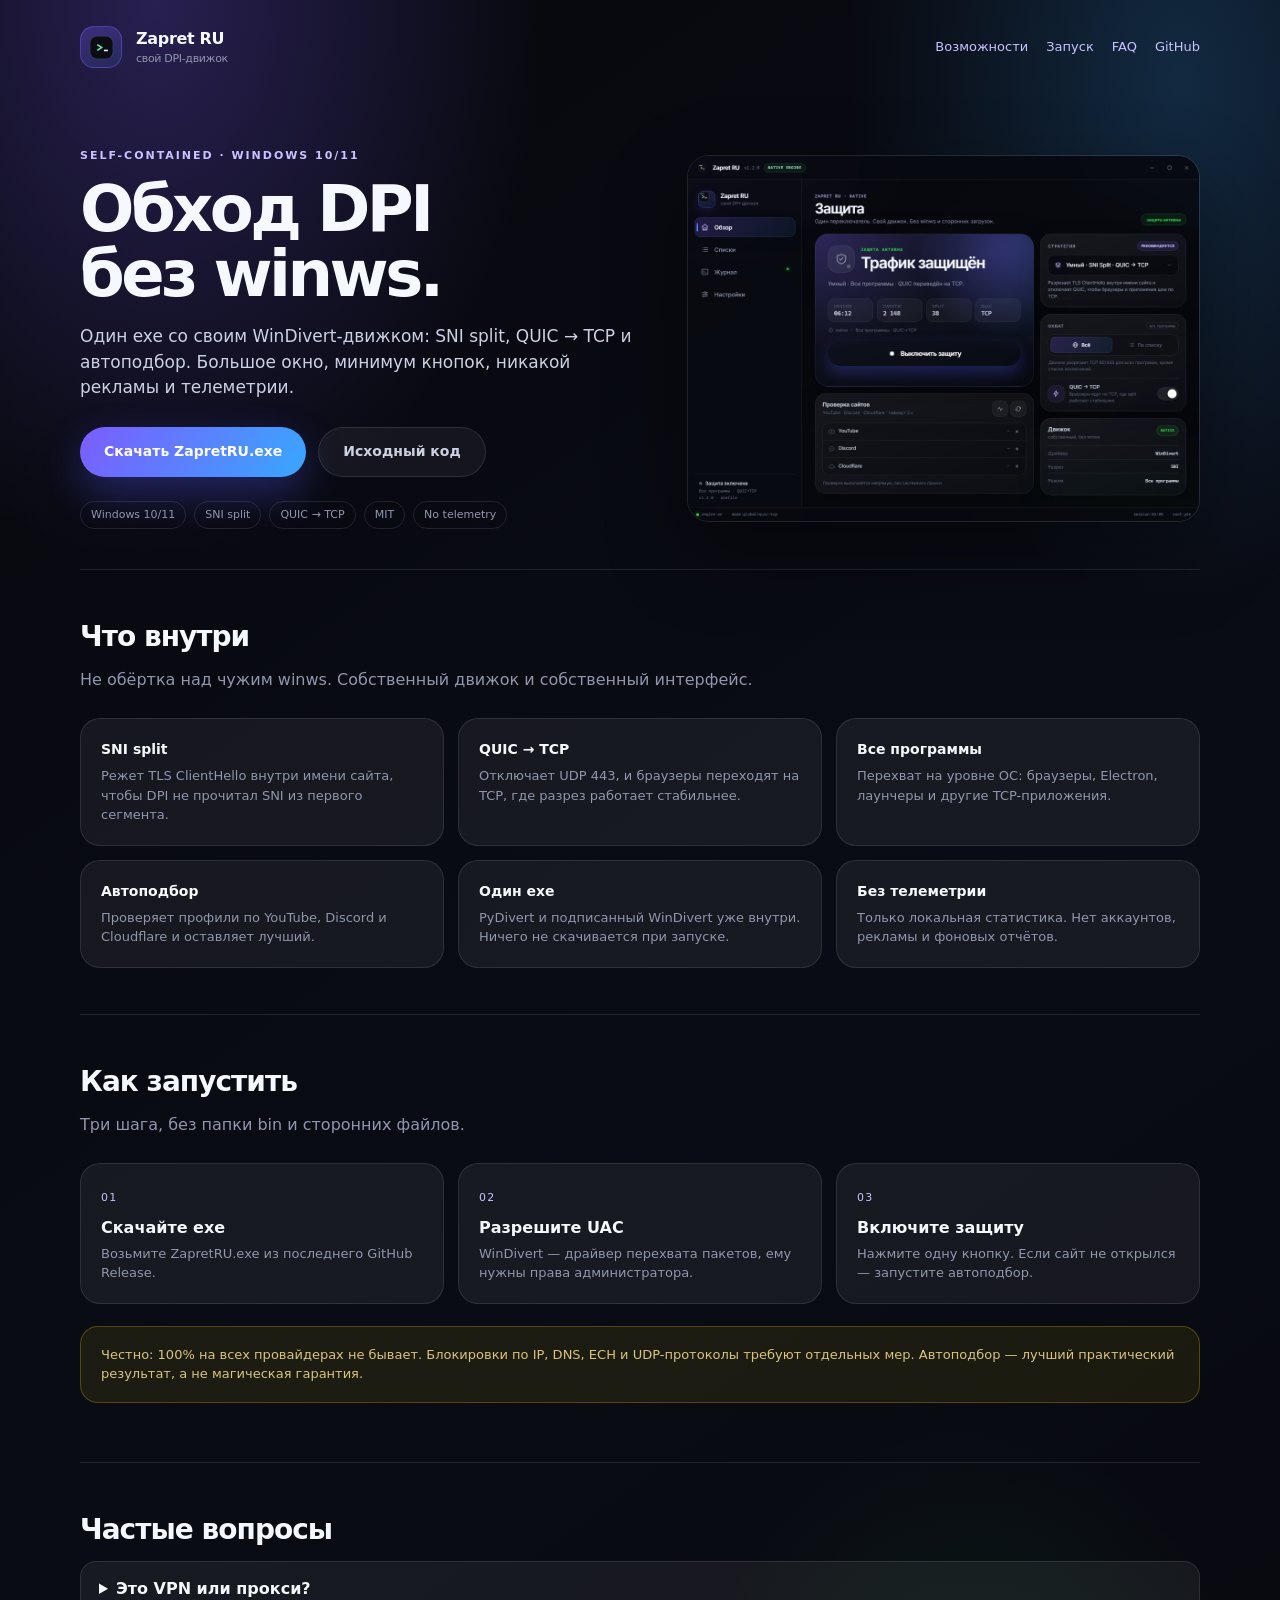
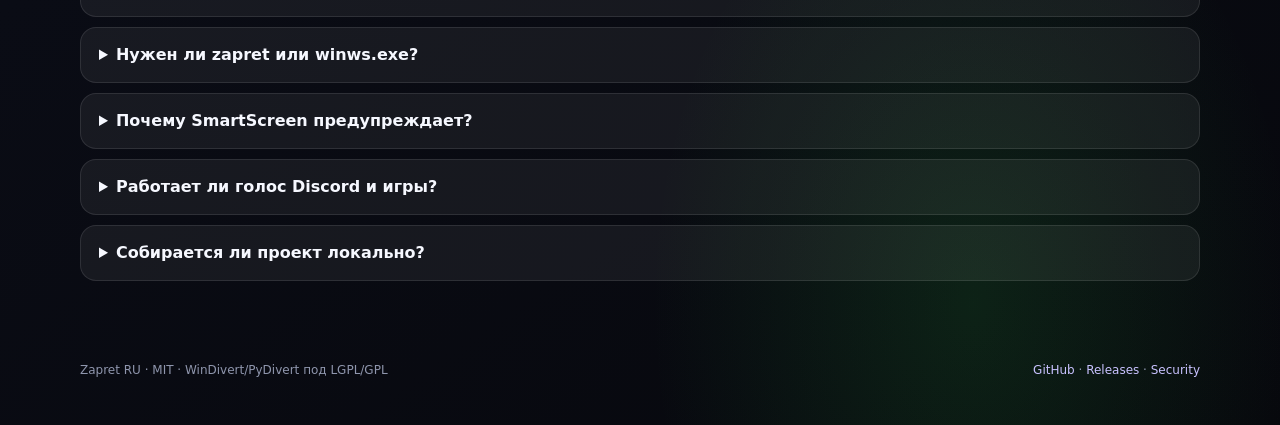
==== docs/index.html @ de4dc7ec "release: Zapret RU 1.2.0 (native engine + new UI)" ====
<!DOCTYPE html>
<html lang="ru">
<head>
  <meta charset="utf-8">
  <meta name="viewport" content="width=device-width, initial-scale=1">
  <title>Zapret RU — свой DPI-движок для Windows</title>
  <meta name="description" content="Zapret RU — самостоятельный обход DPI для Windows: свой WinDivert-движок, SNI split, QUIC → TCP, один exe, большое окно и автоподбор. Без winws, рекламы и телеметрии.">
  <meta name="keywords" content="zapret, zapret ru, обход блокировок, DPI bypass, YouTube, Discord, QUIC, SNI split, WinDivert, Windows, ТСПУ, desync">
  <meta property="og:title" content="Zapret RU — свой DPI-движок для Windows">
  <meta property="og:description" content="Один exe. Свой движок. SNI split и QUIC → TCP. Без winws, рекламы и телеметрии.">
  <meta property="og:type" content="website">
  <meta property="og:url" content="https://garakil.github.io/zapret-ru/">
  <meta property="og:image" content="https://garakil.github.io/zapret-ru/social-preview.png">
  <meta name="twitter:card" content="summary_large_image">
  <link rel="canonical" href="https://garakil.github.io/zapret-ru/">
  <link rel="icon" href="screenshots/home.png">
  <style>
    :root {
      --bg: #07080d;
      --panel: rgba(255, 255, 255, 0.06);
      --line: rgba(255, 255, 255, 0.1);
      --text: #f6f8ff;
      --soft: #cbd1e2;
      --muted: #8f96ad;
      --accent: #7c5cff;
      --accent2: #38a7ff;
      --green: #32d74b;
    }
    * { box-sizing: border-box; }
    html, body { margin: 0; padding: 0; background: var(--bg); color: var(--text); }
    body {
      font-family: "Segoe UI", Inter, system-ui, -apple-system, sans-serif;
      line-height: 1.5;
      background:
        radial-gradient(46% 42% at 12% 0%, rgba(124, 92, 255, 0.28), transparent 66%),
        radial-gradient(38% 38% at 92% 4%, rgba(56, 167, 255, 0.2), transparent 68%),
        radial-gradient(36% 34% at 76% 94%, rgba(50, 215, 75, 0.12), transparent 70%),
        linear-gradient(145deg, #07080d, #0a0c15 55%, #07080d);
      min-height: 100vh;
    }
    a { color: #c9c2ff; text-decoration: none; }
    a:hover { color: #fff; }
    .wrap { width: min(1120px, calc(100% - 40px)); margin: 0 auto; }
    header { padding: 26px 0; display: flex; align-items: center; gap: 14px; }
    .logo { width: 42px; height: 42px; border-radius: 14px; border: 1px solid rgba(124,92,255,.4); display: grid; place-items: center; background: linear-gradient(150deg, rgba(124,92,255,.3), rgba(56,167,255,.1)); }
    .logo svg { width: 25px; height: 25px; }
    .brand { font-weight: 700; letter-spacing: -0.02em; }
    .brand small { display: block; color: var(--muted); font-weight: 400; font-size: 11px; }
    header nav { margin-left: auto; display: flex; gap: 18px; color: var(--muted); font-size: 13px; }
    .hero { display: grid; grid-template-columns: 1.05fr .95fr; gap: 40px; align-items: center; padding: 54px 0 40px; }
    .kicker { color: #c9c2ff; font-size: 11px; letter-spacing: .18em; font-weight: 700; }
    h1 { font-size: clamp(38px, 5vw, 64px); line-height: 1.02; letter-spacing: -0.055em; margin: 12px 0 16px; }
    .lead { color: var(--soft); font-size: 17px; max-width: 590px; }
    .actions { display: flex; flex-wrap: wrap; gap: 12px; margin-top: 26px; }
    .btn { display: inline-flex; align-items: center; justify-content: center; height: 50px; padding: 0 24px; border-radius: 999px; font-weight: 700; font-size: 14px; }
    .btn-primary { color: #fff; background: linear-gradient(120deg, var(--accent), var(--accent2)); box-shadow: 0 16px 40px rgba(83,94,255,.32); }
    .btn-secondary { color: var(--soft); border: 1px solid var(--line); background: rgba(255,255,255,.05); }
    .shot { border: 1px solid var(--line); border-radius: 22px; overflow: hidden; box-shadow: 0 30px 80px rgba(0,0,0,.4); }
    .shot img { display: block; width: 100%; height: auto; }
    .tags { display: flex; flex-wrap: wrap; gap: 8px; margin-top: 24px; }
    .tag { color: var(--muted); border: 1px solid var(--line); border-radius: 999px; padding: 5px 10px; font-size: 11px; }
    section { padding: 46px 0; border-top: 1px solid var(--line); }
    h2 { font-size: 28px; letter-spacing: -0.035em; margin: 0 0 10px; }
    .sub { color: var(--muted); margin: 0 0 26px; }
    .grid { display: grid; grid-template-columns: repeat(3, 1fr); gap: 14px; }
    .card { border: 1px solid var(--line); border-radius: 20px; padding: 20px; background: var(--panel); }
    .card b { display: block; margin-bottom: 6px; font-size: 14px; }
    .card p { margin: 0; color: var(--muted); font-size: 13px; }
    .steps { display: grid; grid-template-columns: repeat(3, 1fr); gap: 14px; counter-reset: step; }
    .step { border: 1px solid var(--line); border-radius: 20px; padding: 20px; background: var(--panel); }
    .step::before { counter-increment: step; content: "0" counter(step); color: #c9c2ff; font-size: 11px; letter-spacing: .12em; }
    .step b { display: block; margin: 8px 0 4px; }
    .step p { margin: 0; color: var(--muted); font-size: 13px; }
    .notice { border: 1px solid rgba(255,214,10,.24); background: rgba(255,214,10,.08); border-radius: 18px; padding: 18px 20px; color: #d8c47c; font-size: 13px; }
    .faq { display: grid; gap: 10px; }
    details { border: 1px solid var(--line); border-radius: 16px; padding: 15px 18px; background: var(--panel); }
    summary { cursor: pointer; font-weight: 600; }
    details p { color: var(--muted); font-size: 13px; margin: 10px 0 0; }
    footer { padding: 34px 0 46px; color: var(--muted); font-size: 12px; display: flex; justify-content: space-between; gap: 20px; flex-wrap: wrap; }
    @media (max-width: 860px) {
      .hero { grid-template-columns: 1fr; padding-top: 28px; }
      .grid, .steps { grid-template-columns: 1fr; }
      header nav { display: none; }
    }
  </style>
</head>
<body>
  <div class="wrap">
    <header>
      <span class="logo" aria-hidden="true">
        <svg viewBox="0 0 32 32"><rect x="1.5" y="1.5" width="29" height="29" rx="9" fill="#0B0D13" stroke="rgba(255,255,255,.1)"/><path d="M10.6 12.2 16.2 16l-5.6 3.8" fill="none" stroke="#6CE8B1" stroke-width="2"/><path d="M19.1 19.8h5.1" fill="none" stroke="#EAF2EE" stroke-width="2"/></svg>
      </span>
      <div class="brand">Zapret RU<small>свой DPI-движок</small></div>
      <nav>
        <a href="#features">Возможности</a>
        <a href="#start">Запуск</a>
        <a href="#faq">FAQ</a>
        <a href="https://github.com/GARAKIL/zapret-ru">GitHub</a>
      </nav>
    </header>

    <main>
      <div class="hero">
        <div>
          <div class="kicker">SELF-CONTAINED · WINDOWS 10/11</div>
          <h1>Обход DPI<br>без winws.</h1>
          <p class="lead">Один exe со своим WinDivert-движком: SNI split, QUIC → TCP и автоподбор. Большое окно, минимум кнопок, никакой рекламы и телеметрии.</p>
          <div class="actions">
            <a class="btn btn-primary" href="https://github.com/GARAKIL/zapret-ru/releases/latest">Скачать ZapretRU.exe</a>
            <a class="btn btn-secondary" href="https://github.com/GARAKIL/zapret-ru">Исходный код</a>
          </div>
          <div class="tags">
            <span class="tag">Windows 10/11</span>
            <span class="tag">SNI split</span>
            <span class="tag">QUIC → TCP</span>
            <span class="tag">MIT</span>
            <span class="tag">No telemetry</span>
          </div>
        </div>
        <div class="shot">
          <img src="screenshots/home.png" alt="Интерфейс Zapret RU" loading="eager">
        </div>
      </div>

      <section id="features">
        <h2>Что внутри</h2>
        <p class="sub">Не обёртка над чужим winws. Собственный движок и собственный интерфейс.</p>
        <div class="grid">
          <div class="card"><b>SNI split</b><p>Режет TLS ClientHello внутри имени сайта, чтобы DPI не прочитал SNI из первого сегмента.</p></div>
          <div class="card"><b>QUIC → TCP</b><p>Отключает UDP 443, и браузеры переходят на TCP, где разрез работает стабильнее.</p></div>
          <div class="card"><b>Все программы</b><p>Перехват на уровне ОС: браузеры, Electron, лаунчеры и другие TCP-приложения.</p></div>
          <div class="card"><b>Автоподбор</b><p>Проверяет профили по YouTube, Discord и Cloudflare и оставляет лучший.</p></div>
          <div class="card"><b>Один exe</b><p>PyDivert и подписанный WinDivert уже внутри. Ничего не скачивается при запуске.</p></div>
          <div class="card"><b>Без телеметрии</b><p>Только локальная статистика. Нет аккаунтов, рекламы и фоновых отчётов.</p></div>
        </div>
      </section>

      <section id="start">
        <h2>Как запустить</h2>
        <p class="sub">Три шага, без папки bin и сторонних файлов.</p>
        <div class="steps">
          <div class="step"><b>Скачайте exe</b><p>Возьмите ZapretRU.exe из последнего GitHub Release.</p></div>
          <div class="step"><b>Разрешите UAC</b><p>WinDivert — драйвер перехвата пакетов, ему нужны права администратора.</p></div>
          <div class="step"><b>Включите защиту</b><p>Нажмите одну кнопку. Если сайт не открылся — запустите автоподбор.</p></div>
        </div>
        <p class="notice" style="margin-top:22px">Честно: 100% на всех провайдерах не бывает. Блокировки по IP, DNS, ECH и UDP-протоколы требуют отдельных мер. Автоподбор — лучший практический результат, а не магическая гарантия.</p>
      </section>

      <section id="faq">
        <h2>Частые вопросы</h2>
        <div class="faq">
          <details><summary>Это VPN или прокси?</summary><p>Нет. Трафик не идёт через чужие серверы. Движок меняет сегментацию TCP на вашем ПК, поэтому пинг не растёт из-за плеча маршрутизации.</p></details>
          <details><summary>Нужен ли zapret или winws.exe?</summary><p>Нет. Zapret RU 1.2.0 содержит собственный движок и встроенный WinDivert. Папка bin не нужна.</p></details>
          <details><summary>Почему SmartScreen предупреждает?</summary><p>Сборка не подписана сертификатом Authenticode, а драйвер перехвата пакетов часто вызывает вопросы антивирусов. Проверяйте SHA-256 из релиза.</p></details>
          <details><summary>Работает ли голос Discord и игры?</summary><p>Движок оптимизирован для TCP-сайтов и приложений. UDP 443 блокируется для перехода на TCP; голосовые UDP-порты остаются без изменений и могут требовать отдельных мер.</p></details>
          <details><summary>Собирается ли проект локально?</summary><p>Да. Нужны Python 3.11+, Node для проверки JS и Nuitka. Команда: <code>build.bat</code>. Инструкция — в README.</p></details>
        </div>
      </section>
    </main>

    <footer>
      <span>Zapret RU · MIT · WinDivert/PyDivert под LGPL/GPL</span>
      <span><a href="https://github.com/GARAKIL/zapret-ru">GitHub</a> · <a href="https://github.com/GARAKIL/zapret-ru/releases">Releases</a> · <a href="https://github.com/GARAKIL/zapret-ru/blob/main/SECURITY.md">Security</a></span>
    </footer>
  </div>
</body>
</html>
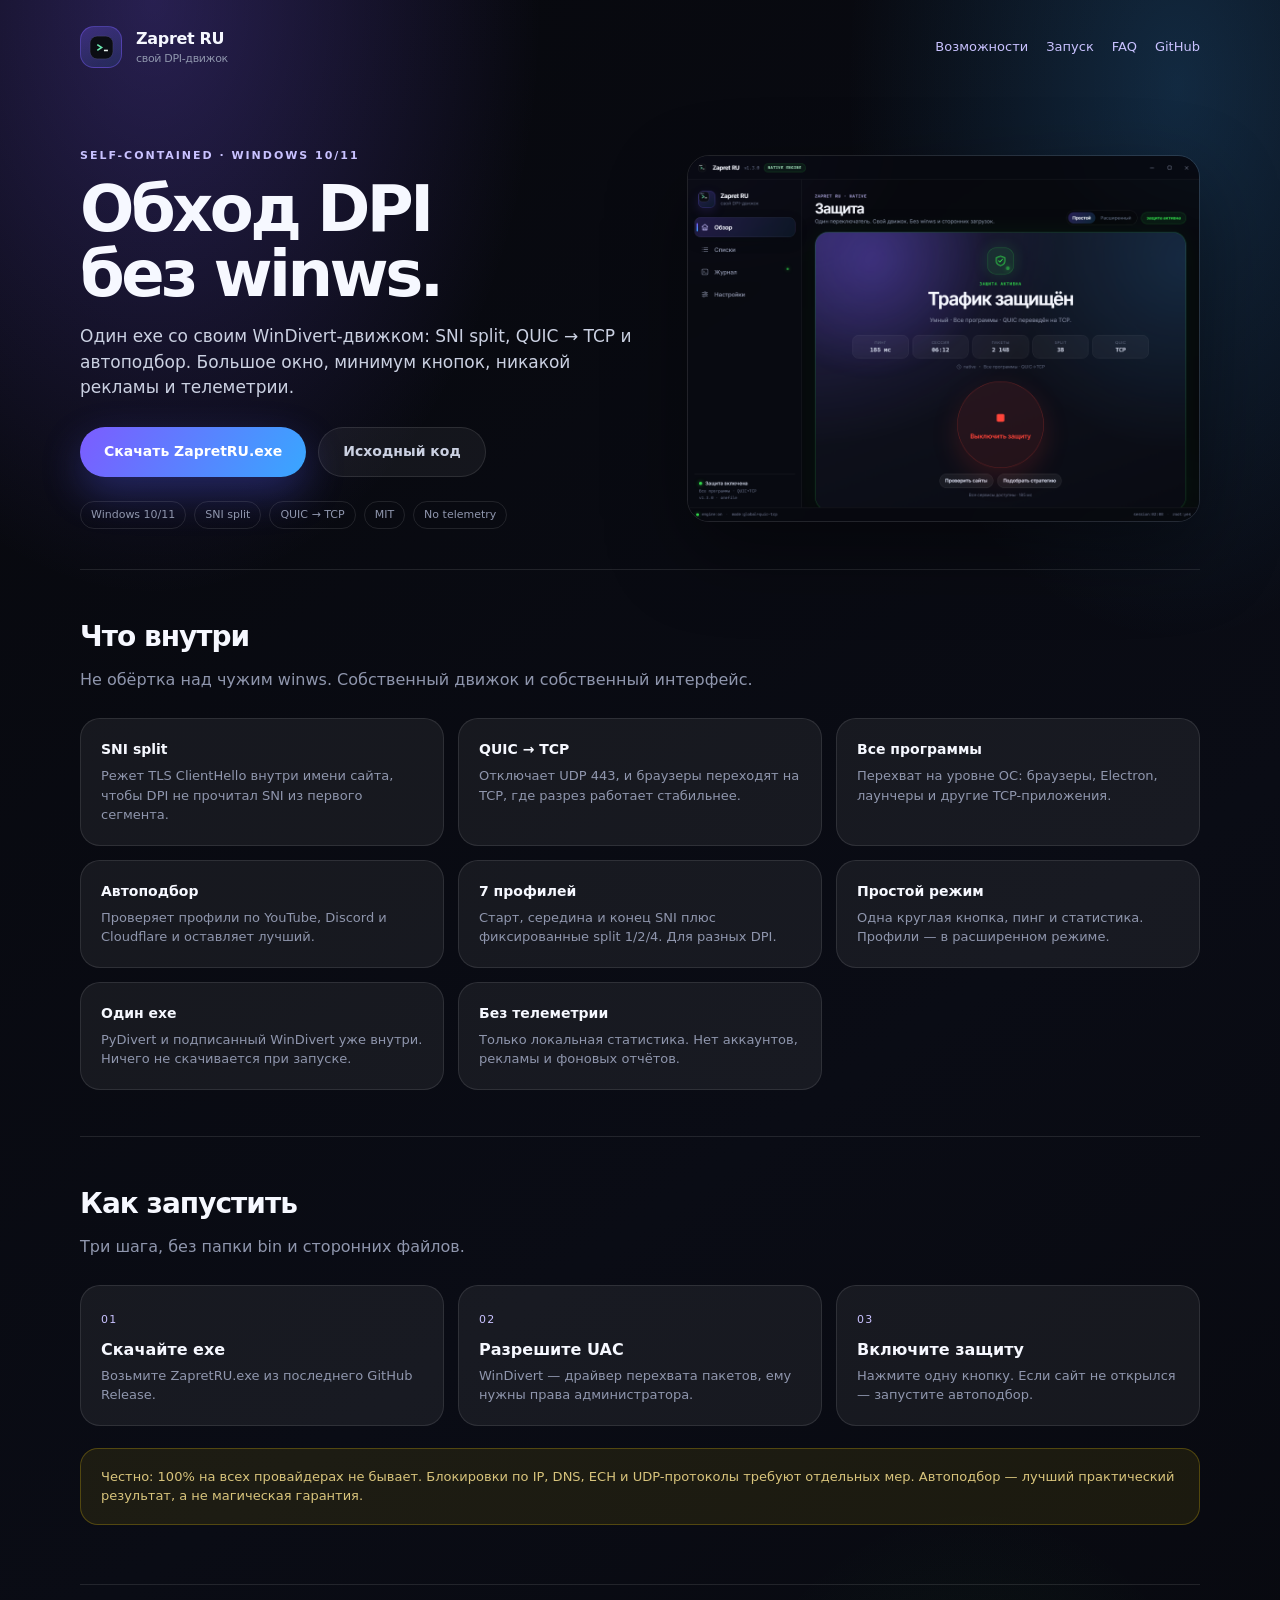
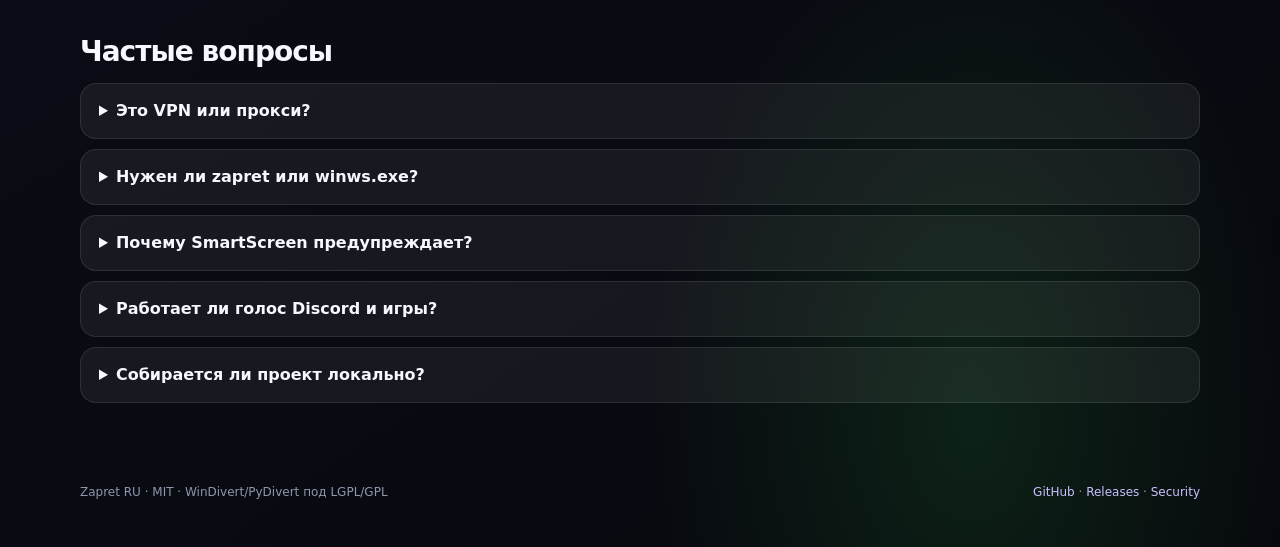
==== commit 88a97f26: "release: Zapret RU 1.3.0 (simple mode + ping + 7 profiles)" ====
--- a/docs/index.html
+++ b/docs/index.html
@@ -130,6 +130,8 @@
           <div class="card"><b>QUIC → TCP</b><p>Отключает UDP 443, и браузеры переходят на TCP, где разрез работает стабильнее.</p></div>
           <div class="card"><b>Все программы</b><p>Перехват на уровне ОС: браузеры, Electron, лаунчеры и другие TCP-приложения.</p></div>
           <div class="card"><b>Автоподбор</b><p>Проверяет профили по YouTube, Discord и Cloudflare и оставляет лучший.</p></div>
+          <div class="card"><b>7 профилей</b><p>Старт, середина и конец SNI плюс фиксированные split 1/2/4. Для разных DPI.</p></div>
+          <div class="card"><b>Простой режим</b><p>Одна круглая кнопка, пинг и статистика. Профили — в расширенном режиме.</p></div>
           <div class="card"><b>Один exe</b><p>PyDivert и подписанный WinDivert уже внутри. Ничего не скачивается при запуске.</p></div>
           <div class="card"><b>Без телеметрии</b><p>Только локальная статистика. Нет аккаунтов, рекламы и фоновых отчётов.</p></div>
         </div>
@@ -150,7 +152,7 @@
         <h2>Частые вопросы</h2>
         <div class="faq">
           <details><summary>Это VPN или прокси?</summary><p>Нет. Трафик не идёт через чужие серверы. Движок меняет сегментацию TCP на вашем ПК, поэтому пинг не растёт из-за плеча маршрутизации.</p></details>
-          <details><summary>Нужен ли zapret или winws.exe?</summary><p>Нет. Zapret RU 1.2.0 содержит собственный движок и встроенный WinDivert. Папка bin не нужна.</p></details>
+          <details><summary>Нужен ли zapret или winws.exe?</summary><p>Нет. Zapret RU 1.3.0 содержит собственный движок и встроенный WinDivert. Папка bin не нужна.</p></details>
           <details><summary>Почему SmartScreen предупреждает?</summary><p>Сборка не подписана сертификатом Authenticode, а драйвер перехвата пакетов часто вызывает вопросы антивирусов. Проверяйте SHA-256 из релиза.</p></details>
           <details><summary>Работает ли голос Discord и игры?</summary><p>Движок оптимизирован для TCP-сайтов и приложений. UDP 443 блокируется для перехода на TCP; голосовые UDP-порты остаются без изменений и могут требовать отдельных мер.</p></details>
           <details><summary>Собирается ли проект локально?</summary><p>Да. Нужны Python 3.11+, Node для проверки JS и Nuitka. Команда: <code>build.bat</code>. Инструкция — в README.</p></details>
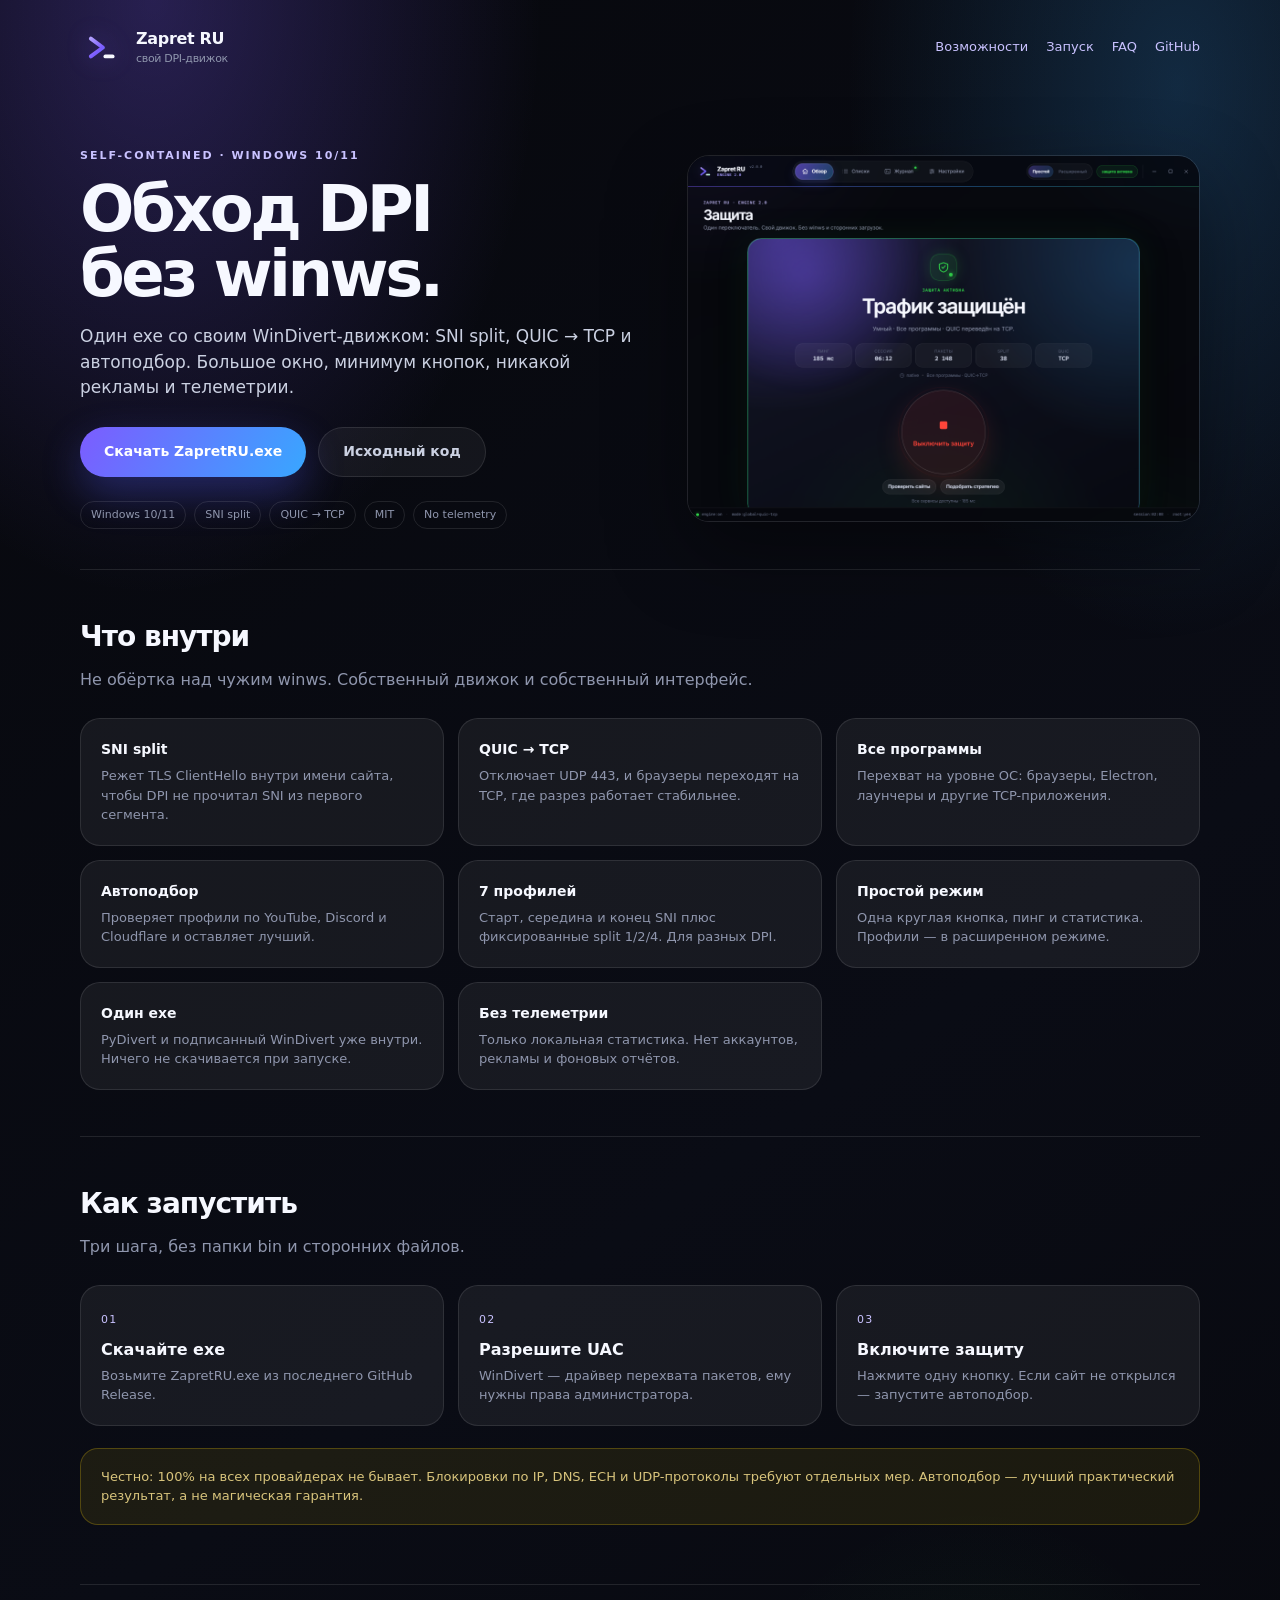
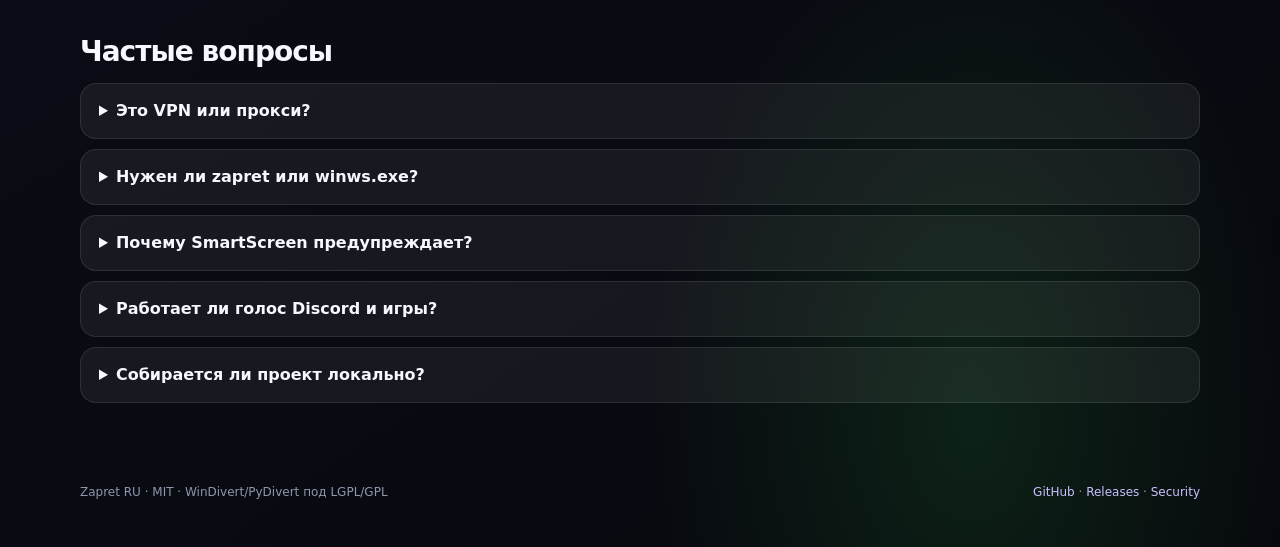
==== commit 9ba997e5: "release: Zapret RU 2.0.0 (new glass UI + engine 2.0)" ====
--- a/docs/index.html
+++ b/docs/index.html
@@ -42,8 +42,8 @@
     a:hover { color: #fff; }
     .wrap { width: min(1120px, calc(100% - 40px)); margin: 0 auto; }
     header { padding: 26px 0; display: flex; align-items: center; gap: 14px; }
-    .logo { width: 42px; height: 42px; border-radius: 14px; border: 1px solid rgba(124,92,255,.4); display: grid; place-items: center; background: linear-gradient(150deg, rgba(124,92,255,.3), rgba(56,167,255,.1)); }
-    .logo svg { width: 25px; height: 25px; }
+    .logo { width: 42px; height: 42px; display: grid; place-items: center; background: transparent; filter: drop-shadow(0 0 12px rgba(124,92,255,.4)); }
+    .logo svg { width: 37px; height: 37px; }
     .brand { font-weight: 700; letter-spacing: -0.02em; }
     .brand small { display: block; color: var(--muted); font-weight: 400; font-size: 11px; }
     header nav { margin-left: auto; display: flex; gap: 18px; color: var(--muted); font-size: 13px; }
@@ -88,7 +88,7 @@
   <div class="wrap">
     <header>
       <span class="logo" aria-hidden="true">
-        <svg viewBox="0 0 32 32"><rect x="1.5" y="1.5" width="29" height="29" rx="9" fill="#0B0D13" stroke="rgba(255,255,255,.1)"/><path d="M10.6 12.2 16.2 16l-5.6 3.8" fill="none" stroke="#6CE8B1" stroke-width="2"/><path d="M19.1 19.8h5.1" fill="none" stroke="#EAF2EE" stroke-width="2"/></svg>
+        <svg viewBox="0 0 32 32"><defs><linearGradient id="homeLogo" x1="4" y1="4" x2="28" y2="28" gradientUnits="userSpaceOnUse"><stop offset="0" stop-color="#C5B8FF"/><stop offset=".5" stop-color="#7C5CFF"/><stop offset="1" stop-color="#38A7FF"/></linearGradient></defs><path d="M6.8 8.3 17.2 16 6.8 23.7" fill="none" stroke="url(#homeLogo)" stroke-width="3.4" stroke-linecap="round" stroke-linejoin="round"/><path d="M19.4 23.7h6.2" fill="none" stroke="#F6F8FF" stroke-width="3.4" stroke-linecap="round"/></svg>
       </span>
       <div class="brand">Zapret RU<small>свой DPI-движок</small></div>
       <nav>
@@ -152,7 +152,7 @@
         <h2>Частые вопросы</h2>
         <div class="faq">
           <details><summary>Это VPN или прокси?</summary><p>Нет. Трафик не идёт через чужие серверы. Движок меняет сегментацию TCP на вашем ПК, поэтому пинг не растёт из-за плеча маршрутизации.</p></details>
-          <details><summary>Нужен ли zapret или winws.exe?</summary><p>Нет. Zapret RU 1.3.0 содержит собственный движок и встроенный WinDivert. Папка bin не нужна.</p></details>
+          <details><summary>Нужен ли zapret или winws.exe?</summary><p>Нет. Zapret RU 2.0.0 содержит собственный движок и встроенный WinDivert. Папка bin не нужна.</p></details>
           <details><summary>Почему SmartScreen предупреждает?</summary><p>Сборка не подписана сертификатом Authenticode, а драйвер перехвата пакетов часто вызывает вопросы антивирусов. Проверяйте SHA-256 из релиза.</p></details>
           <details><summary>Работает ли голос Discord и игры?</summary><p>Движок оптимизирован для TCP-сайтов и приложений. UDP 443 блокируется для перехода на TCP; голосовые UDP-порты остаются без изменений и могут требовать отдельных мер.</p></details>
           <details><summary>Собирается ли проект локально?</summary><p>Да. Нужны Python 3.11+, Node для проверки JS и Nuitka. Команда: <code>build.bat</code>. Инструкция — в README.</p></details>
